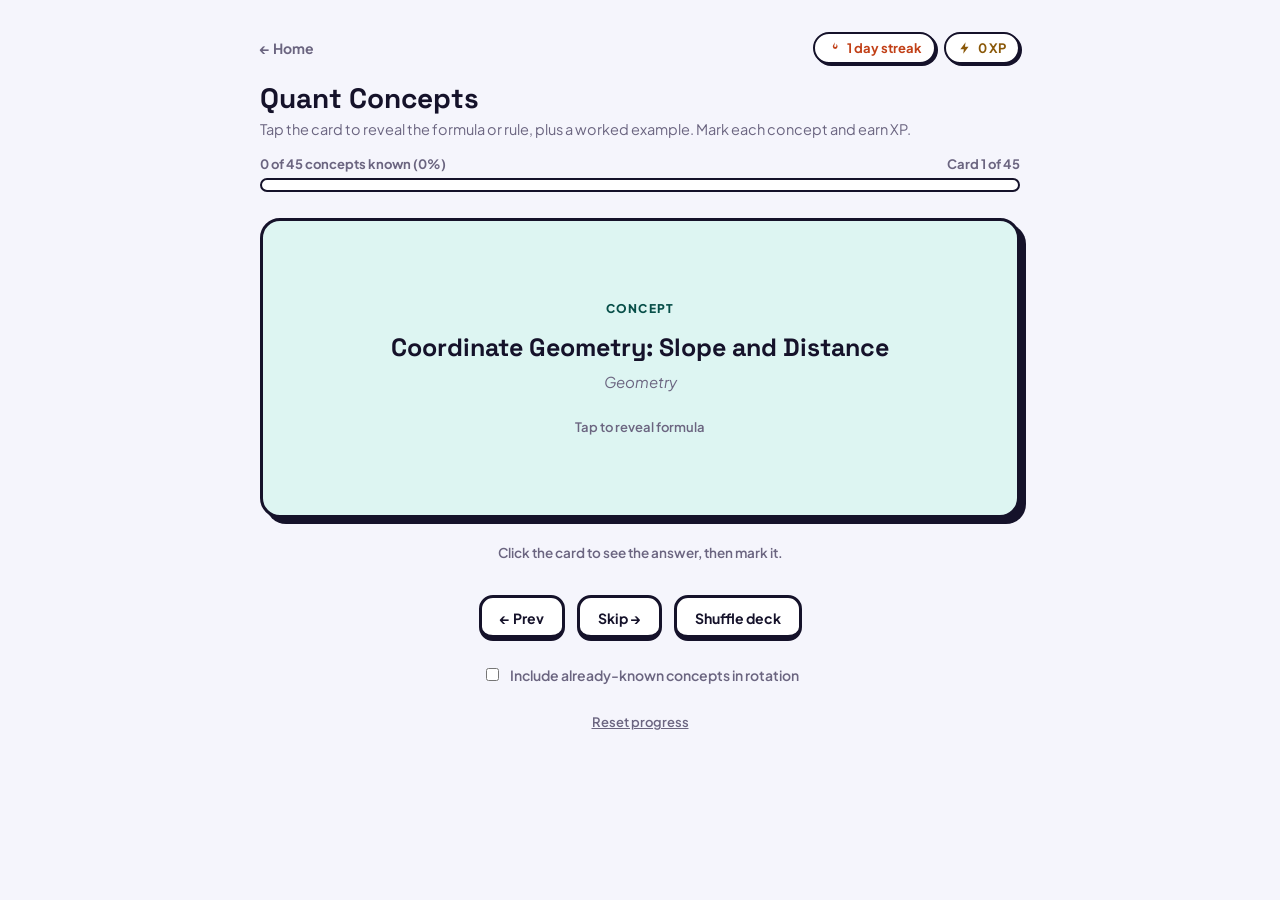
==== quant-flashcards.html @ 875e2285 "V1 upload of GRE prep" ====
<!doctype html>
<html lang="en">
<head>
<meta charset="utf-8">
<meta name="viewport" content="width=device-width, initial-scale=1">
<title>Quant Concepts — GRE Study Hub</title>
<link rel="stylesheet" href="https://fonts.googleapis.com/css2?family=Space+Grotesk:wght@500;600;700&family=Plus+Jakarta+Sans:wght@400;500;600;700;800&display=swap">
<link rel="stylesheet" href="css/style.css">
</head>
<body class="section-quant">
<div class="wrap">
<div class="inner">

<div class="topbar">
<a class="home-link" href="index.html">&larr; Home</a>
<div class="pillrow" id="gamify-header"></div>
</div>

<h1 style="font-size:28px;margin-bottom:4px;">Quant Concepts</h1>
<p style="color:var(--ink-soft);margin:0 0 18px 0;font-size:14.5px;">Tap the card to reveal the formula or rule, plus a worked example. Mark each concept and earn XP.</p>

<div style="display:flex;justify-content:space-between;align-items:center;margin-bottom:6px;">
<div id="progress-line" style="font-size:13px;color:var(--ink-soft);font-weight:700;"></div>
<div id="deck-pos" style="font-size:13px;color:var(--ink-soft);font-weight:700;"></div>
</div>
<div class="progress-track" style="margin-bottom:26px;"><div class="progress-fill" id="progress-fill" style="width:0%;"></div></div>

<div style="position:relative;">
<div class="burst hidden" id="burst">+5 XP</div>
<button class="flip-outer" id="flip-btn" aria-label="Flip card to reveal the answer">
<div class="flash-card" id="flash-card">
<div class="flip-face front-face">
<div id="front-label" style="font-size:12px;letter-spacing:.1em;text-transform:uppercase;color:var(--section-dark);margin-bottom:16px;font-weight:800;"></div>
<div id="front-main" style="font-family:'Space Grotesk',sans-serif;font-weight:700;line-height:1.2;"></div>
<div id="front-sub" style="color:var(--ink-soft);font-style:italic;margin-top:10px;font-size:15px;"></div>
<div id="tap-hint" style="margin-top:28px;font-size:13px;color:var(--ink-soft);font-weight:600;"></div>
</div>
<div class="flip-face flip-back">
<div id="back-label" style="font-size:12px;letter-spacing:.1em;text-transform:uppercase;color:var(--section-dark);margin-bottom:12px;font-weight:800;"></div>
<div id="back-main" style="font-size:18px;line-height:1.55;"></div>
<div id="back-sub" style="margin-top:18px;font-size:14.5px;color:var(--ink-soft);font-style:italic;"></div>
</div>
</div>
</button>
</div>

<div id="mark-actions" class="hidden" style="display:flex;justify-content:center;gap:14px;margin-top:26px;">
<button class="act-btn bad" id="mark-learning-btn">Still learning</button>
<button class="act-btn good" id="mark-known-btn">Got it! +5 XP</button>
</div>
<div id="mark-hint" style="margin-top:26px;font-size:13.5px;color:var(--ink-soft);text-align:center;font-weight:600;">Click the card to see the answer, then mark it.</div>

<div style="display:flex;justify-content:center;gap:12px;margin-top:34px;flex-wrap:wrap;">
<button class="ctrl-btn" id="prev-btn">&larr; Prev</button>
<button class="ctrl-btn" id="skip-btn">Skip &rarr;</button>
<button class="ctrl-btn" id="shuffle-btn">Shuffle deck</button>
</div>

<div style="display:flex;justify-content:center;align-items:center;gap:8px;margin-top:24px;">
<input type="checkbox" id="include-known-cb">
<label for="include-known-cb" id="include-known-label" style="font-size:14px;color:var(--ink-soft);font-weight:600;"></label>
</div>

<div style="text-align:center;margin-top:26px;">
<button class="reset-link" id="reset-btn">Reset progress</button>
</div>

</div>
</div>

<script src="js/data.js"></script>
<script src="js/gamify.js"></script>
<script>
  window.FLASHCARDS_CONFIG = {
    cards: QUANT_CONCEPTS.map(function (q) { return [q.topic, q.category, q.content, 'Example: ' + q.ex]; }),
    storageKey: 'gre_quant_known',
    unitPlural: 'concepts',
    frontLabel: 'Concept',
    frontMainSize: 25,
    backLabelLower: 'formula'
  };
</script>
<script src="js/flashcards.js"></script>
</body>
</html>
---- css/style.css ----
/* GRE Study Hub — shared design system */

:root{
  --bg:#F5F5FC; --surface:#FFFFFF; --ink:#15122A; --ink-soft:#6B6580; --line:#E7E4F5;
  --primary:#5B4FE9; --primary-dark:#3E33B8; --primary-soft:#ECEBFF;
  --verbal:#5B4FE9; --verbal-dark:#3E33B8; --verbal-soft:#ECEBFF;
  --quant:#0B6B62; --quant-dark:#084F49; --quant-soft:#DDF5F2;
  --good:#16A34A; --good-dark:#0E7A38; --good-soft:#DDF7E6;
  --bad:#F43F5E; --bad-dark:#BE123C; --bad-soft:#FFE3E8;
  --xp:#F5A623; --xp-dark:#8A5808; --xp-soft:#FFF3DE;
  --streak:#FB6B3A; --streak-dark:#C13F16; --streak-soft:#FFE7DD;
  --section:var(--primary); --section-dark:var(--primary-dark); --section-soft:var(--primary-soft);
}
body.section-verbal{ --section:var(--verbal); --section-dark:var(--verbal-dark); --section-soft:var(--verbal-soft); }
body.section-quant{ --section:var(--quant); --section-dark:var(--quant-dark); --section-soft:var(--quant-soft); }

*{box-sizing:border-box;}
body{margin:0;background:var(--bg);color:var(--ink);font-family:'Plus Jakarta Sans',sans-serif;}
h1,h2,h3{font-family:'Space Grotesk',sans-serif;font-weight:700;margin:0;}
a{color:var(--section-dark);}
button{font-family:inherit;cursor:pointer;}
input,label{font-family:inherit;}

.wrap{width:100%;min-height:100vh;display:flex;flex-direction:column;align-items:center;padding:32px 24px 80px;}
.inner{width:100%;max-width:760px;}
.inner-wide{width:100%;max-width:940px;}

.topbar{display:flex;justify-content:space-between;align-items:center;margin-bottom:16px;flex-wrap:wrap;gap:10px;}
.home-link{font-size:14px;color:var(--ink-soft);text-decoration:none;font-weight:700;}
.pillrow{display:flex;gap:8px;}

.pill{display:inline-flex;align-items:center;gap:6px;background:var(--surface);border:2px solid var(--ink);border-radius:999px;padding:6px 12px;font-weight:700;font-size:13px;box-shadow:2px 2px 0 var(--ink);}
.pill.big{padding:7px 14px;font-size:14px;box-shadow:3px 3px 0 var(--ink);}
.icon{display:block;}

/* Home tiles */
.tile{display:block;border-radius:20px;padding:26px;text-decoration:none;color:#fff;border:2px solid var(--ink);box-shadow:5px 5px 0 var(--ink);transition:transform .08s, box-shadow .08s;position:relative;overflow:hidden;}
.tile:hover{transform:translate(-2px,-2px);box-shadow:7px 7px 0 var(--ink);}
.tile:active{transform:translate(1px,1px);box-shadow:2px 2px 0 var(--ink);}
.tile-verbal{background:var(--verbal);}
.tile-quant{background:var(--quant);}
.tile .kicker{font-size:11.5px;letter-spacing:.1em;text-transform:uppercase;opacity:.85;margin-bottom:6px;font-weight:700;}
.tile h2{font-size:23px;margin-bottom:8px;color:#fff;}
.tile p{opacity:.92;font-size:14.5px;line-height:1.5;margin:0 0 14px 0;}
.tile .cta{font-weight:700;font-size:14px;}

.statbox{background:var(--surface);border:2px solid var(--ink);border-radius:16px;padding:16px 18px;text-align:center;box-shadow:4px 4px 0 var(--ink);}
.statbox .num{font-family:'Space Grotesk',sans-serif;font-size:26px;font-weight:700;}
.statbox .label{font-size:12.5px;color:var(--ink-soft);margin-top:4px;font-weight:600;}

.infobox{background:var(--surface);border:2px solid var(--ink);border-radius:16px;padding:20px 24px;font-size:13.5px;color:var(--ink-soft);line-height:1.6;box-shadow:4px 4px 0 var(--ink);}
.reset-link{background:none;border:none;color:var(--ink-soft);font-size:13px;text-decoration:underline;font-weight:600;}

/* Progress bar */
.progress-track{height:14px;background:var(--surface);border:2px solid var(--ink);border-radius:999px;overflow:hidden;}
.progress-track.thin{height:12px;}
.progress-fill{height:100%;background:var(--section);transition:width .3s;}

/* Flashcards */
.flip-outer{perspective:1400px;cursor:pointer;background:none;border:none;padding:0;width:100%;display:block;text-align:left;font:inherit;color:inherit;position:relative;}
.flash-card{position:relative;width:100%;height:300px;transform-style:preserve-3d;transition:transform .45s cubic-bezier(.2,.8,.3,1);}
.flash-card.flipped{transform:rotateY(180deg);}
.flip-face{position:absolute;inset:0;backface-visibility:hidden;border-radius:20px;border:3px solid var(--ink);background:var(--surface);display:flex;flex-direction:column;align-items:center;justify-content:center;text-align:center;padding:32px;box-shadow:6px 6px 0 var(--ink);overflow:auto;}
.flip-face.front-face{background:var(--section-soft);}
.flip-back{transform:rotateY(180deg);}
.burst{position:absolute;top:-14px;right:-6px;background:var(--xp);border:2px solid var(--ink);border-radius:999px;padding:3px 10px;font-size:12px;font-weight:800;color:var(--ink);animation:pop .6s ease-out;pointer-events:none;}
@keyframes pop{0%{transform:scale(.3) translateY(6px);opacity:0;}40%{transform:scale(1.15);opacity:1;}100%{transform:scale(1) translateY(-6px);opacity:0;}}
.hidden{display:none !important;}

/* Buttons */
.ctrl-btn{border:3px solid var(--ink);background:var(--surface);color:var(--ink);border-radius:14px;padding:11px 18px 8px;font-size:14px;font-weight:700;border-bottom-width:6px;transition:transform .05s, border-bottom-width .05s;min-height:44px;}
.ctrl-btn:active{transform:translateY(3px);border-bottom-width:3px;}
.act-btn{border:3px solid var(--ink);border-radius:14px;padding:13px 26px 10px;font-size:15px;font-weight:800;color:#fff;border-bottom-width:6px;transition:transform .05s, border-bottom-width .05s;text-transform:uppercase;letter-spacing:.03em;}
.act-btn:active{transform:translateY(3px);border-bottom-width:3px;}
.act-btn.good{background:var(--good);border-color:var(--good-dark);}
.act-btn.bad{background:var(--bad);border-color:var(--bad-dark);}
.start-btn{border:3px solid var(--good-dark);border-radius:14px;padding:15px 28px 12px;font-size:16px;font-weight:800;color:#fff;background:var(--good);width:100%;border-bottom-width:6px;transition:transform .05s, border-bottom-width .05s;text-transform:uppercase;letter-spacing:.03em;}
.start-btn:active{transform:translateY(3px);border-bottom-width:3px;}
.start-btn.inline{width:auto;padding:11px 24px 8px;text-transform:none;letter-spacing:normal;}

/* Quiz */
.filter-btn{border:3px solid var(--ink);background:var(--surface);color:var(--ink);border-radius:14px;padding:13px 16px 10px;font-size:14px;font-weight:700;text-align:left;width:100%;border-bottom-width:6px;transition:transform .05s, border-bottom-width .05s;}
.filter-btn:active{transform:translateY(3px);border-bottom-width:3px;}
.filter-btn.active{border-color:var(--section-dark);background:var(--section-soft);color:var(--section-dark);}
.filter-count{display:block;font-weight:600;font-size:12.5px;color:var(--ink-soft);margin-top:2px;}

.choice{display:block;width:100%;text-align:left;border:3px solid var(--ink);background:var(--surface);border-radius:14px;padding:14px 16px 11px;font-size:15px;line-height:1.5;margin-bottom:10px;color:var(--ink);border-bottom-width:5px;transition:transform .05s, border-bottom-width .05s;}
.choice:active{transform:translateY(2px);border-bottom-width:3px;}
.choice.selected{border-color:var(--section-dark);background:var(--section-soft);}
.choice.correct{border-color:var(--good-dark);background:var(--good-soft);}
.choice.incorrect{border-color:var(--bad-dark);background:var(--bad-soft);}
.choice.dim{opacity:.5;}

.context-box{background:var(--surface);border:3px solid var(--ink);border-radius:16px;padding:18px 20px;margin-bottom:18px;font-size:15px;line-height:1.6;white-space:pre-line;box-shadow:5px 5px 0 var(--ink);}
.context-box .label{font-weight:800;margin-bottom:6px;color:var(--section-dark);}

.badge{display:inline-block;font-size:12px;font-weight:800;padding:4px 12px;border-radius:999px;text-transform:uppercase;letter-spacing:.03em;}
.badge-good{background:var(--good-soft);color:var(--good-dark);border:2px solid var(--good-dark);}
.badge-bad{background:var(--bad-soft);color:var(--bad-dark);border:2px solid var(--bad-dark);}

.review-card{background:var(--surface);border:3px solid var(--ink);border-radius:16px;padding:20px;margin-bottom:16px;box-shadow:5px 5px 0 var(--ink);}
.review-card .kicker{font-size:12px;letter-spacing:.06em;text-transform:uppercase;color:var(--ink-soft);font-weight:800;}
.review-card .field-label{font-size:13px;color:var(--ink-soft);font-weight:800;margin-bottom:2px;}
.review-card .field-value{font-size:14px;margin-bottom:10px;}

.stat-pill{background:var(--surface);border:2px solid var(--ink);border-radius:999px;padding:6px 14px;font-size:13px;color:var(--ink-soft);font-weight:700;box-shadow:2px 2px 0 var(--ink);display:inline-block;}
.star{display:inline-block;margin:0 3px;}
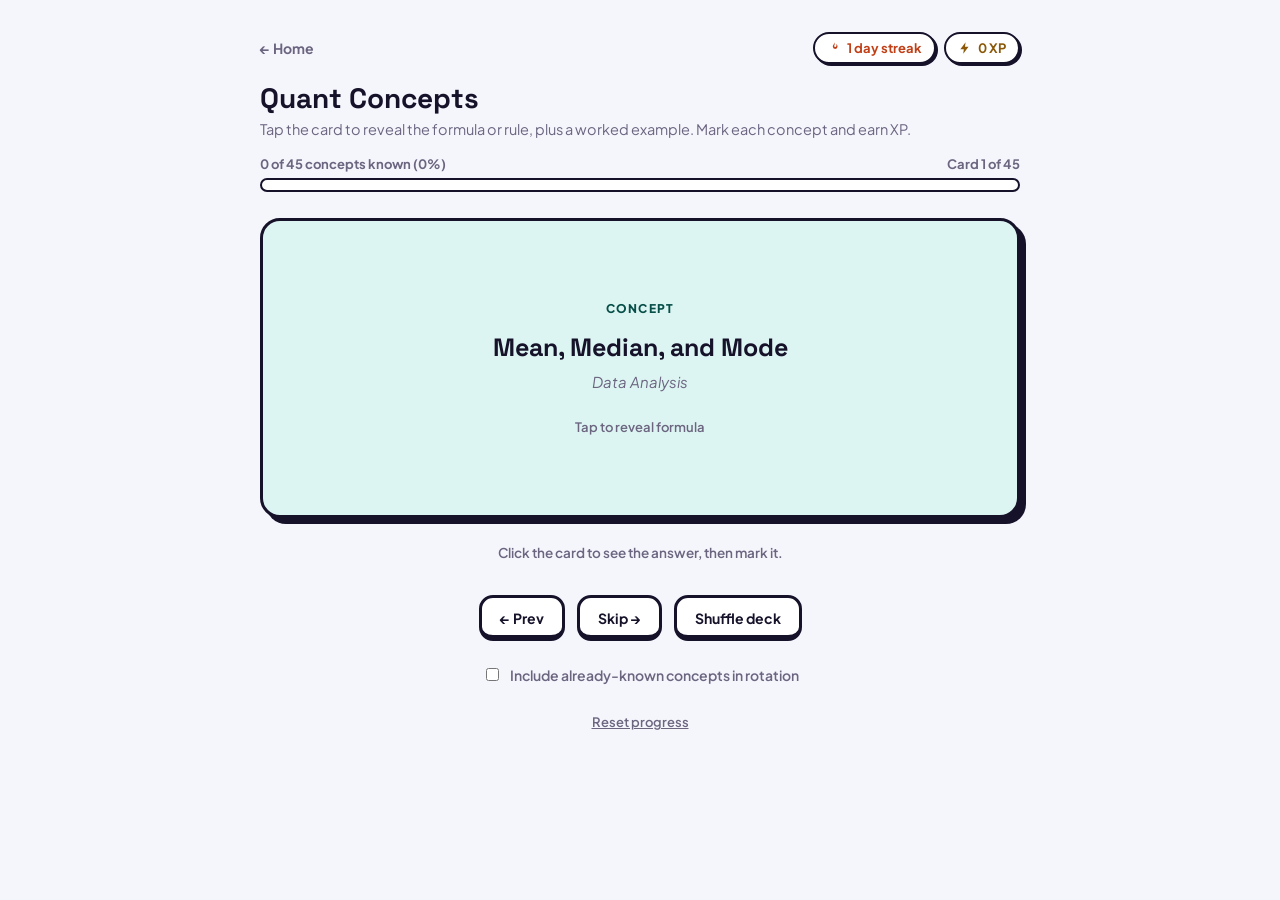
==== commit 926eacc2: "Add GitHub Actions deploy with cache-busted asset versioning Switches Pages from branch-based to Act" ====
--- a/quant-flashcards.html
+++ b/quant-flashcards.html
@@ -5,7 +5,7 @@
 <meta name="viewport" content="width=device-width, initial-scale=1">
 <title>Quant Concepts — GRE Study Hub</title>
 <link rel="stylesheet" href="https://fonts.googleapis.com/css2?family=Space+Grotesk:wght@500;600;700&family=Plus+Jakarta+Sans:wght@400;500;600;700;800&display=swap">
-<link rel="stylesheet" href="css/style.css">
+<link rel="stylesheet" href="css/style.css?v=__BUILD_ID__">
 </head>
 <body class="section-quant">
 <div class="wrap">
@@ -68,8 +68,8 @@
 </div>
 </div>
 
-<script src="js/data.js"></script>
-<script src="js/gamify.js"></script>
+<script src="js/data.js?v=__BUILD_ID__"></script>
+<script src="js/gamify.js?v=__BUILD_ID__"></script>
 <script>
   window.FLASHCARDS_CONFIG = {
     cards: QUANT_CONCEPTS.map(function (q) { return [q.topic, q.category, q.content, 'Example: ' + q.ex]; }),
@@ -80,6 +80,6 @@
     backLabelLower: 'formula'
   };
 </script>
-<script src="js/flashcards.js"></script>
+<script src="js/flashcards.js?v=__BUILD_ID__"></script>
 </body>
 </html>
--- a/css/style.css
+++ b/css/style.css
@@ -5,6 +5,7 @@
   --primary:#5B4FE9; --primary-dark:#3E33B8; --primary-soft:#ECEBFF;
   --verbal:#5B4FE9; --verbal-dark:#3E33B8; --verbal-soft:#ECEBFF;
   --quant:#0B6B62; --quant-dark:#084F49; --quant-soft:#DDF5F2;
+  --games:#B45309; --games-dark:#7C3A08; --games-soft:#FDECC8;
   --good:#16A34A; --good-dark:#0E7A38; --good-soft:#DDF7E6;
   --bad:#F43F5E; --bad-dark:#BE123C; --bad-soft:#FFE3E8;
   --xp:#F5A623; --xp-dark:#8A5808; --xp-soft:#FFF3DE;
@@ -13,6 +14,7 @@
 }
 body.section-verbal{ --section:var(--verbal); --section-dark:var(--verbal-dark); --section-soft:var(--verbal-soft); }
 body.section-quant{ --section:var(--quant); --section-dark:var(--quant-dark); --section-soft:var(--quant-soft); }
+body.section-games{ --section:var(--games); --section-dark:var(--games-dark); --section-soft:var(--games-soft); }
 
 *{box-sizing:border-box;}
 body{margin:0;background:var(--bg);color:var(--ink);font-family:'Plus Jakarta Sans',sans-serif;}
@@ -39,6 +41,7 @@
 .tile:active{transform:translate(1px,1px);box-shadow:2px 2px 0 var(--ink);}
 .tile-verbal{background:var(--verbal);}
 .tile-quant{background:var(--quant);}
+.tile-games{background:var(--games);}
 .tile .kicker{font-size:11.5px;letter-spacing:.1em;text-transform:uppercase;opacity:.85;margin-bottom:6px;font-weight:700;}
 .tile h2{font-size:23px;margin-bottom:8px;color:#fff;}
 .tile p{opacity:.92;font-size:14.5px;line-height:1.5;margin:0 0 14px 0;}
@@ -105,3 +108,31 @@
 
 .stat-pill{background:var(--surface);border:2px solid var(--ink);border-radius:999px;padding:6px 14px;font-size:13px;color:var(--ink-soft);font-weight:700;box-shadow:2px 2px 0 var(--ink);display:inline-block;}
 .star{display:inline-block;margin:0 3px;}
+
+/* Mini stat row (used on game pages) */
+.mini-stats{display:grid;grid-template-columns:repeat(3,minmax(0,1fr));gap:10px;margin-bottom:20px;}
+.mini-stat{background:var(--surface);border:2px solid var(--ink);border-radius:14px;padding:10px 8px;text-align:center;box-shadow:3px 3px 0 var(--ink);}
+.mini-stat .num{font-family:'Space Grotesk',sans-serif;font-size:20px;font-weight:700;}
+.mini-stat .label{font-size:11px;color:var(--ink-soft);font-weight:700;text-transform:uppercase;letter-spacing:.04em;margin-top:2px;}
+
+/* Matching game */
+.match-banner{background:var(--good-soft);border:3px solid var(--good-dark);border-radius:16px;padding:16px 18px;margin-bottom:18px;box-shadow:5px 5px 0 var(--ink);display:flex;justify-content:space-between;align-items:center;gap:12px;flex-wrap:wrap;}
+.match-banner .headline{font-family:'Space Grotesk',sans-serif;font-weight:700;font-size:17px;color:var(--good-dark);}
+.match-banner .sub{font-size:13px;color:var(--ink-soft);font-weight:600;}
+.match-grid{display:grid;grid-template-columns:repeat(2,minmax(0,1fr));gap:9px;}
+@media(min-width:640px){.match-grid{grid-template-columns:repeat(4,minmax(0,1fr));}}
+.match-tile{border:3px solid var(--ink);background:var(--surface);border-radius:14px;padding:12px 10px 9px;min-height:92px;display:flex;align-items:center;justify-content:center;text-align:center;border-bottom-width:6px;transition:transform .05s, border-bottom-width .05s, opacity .25s, background .15s;}
+.match-tile:not(.matched):active{transform:translateY(2px);border-bottom-width:3px;}
+.match-tile.word{background:var(--section-soft);color:var(--section-dark);font-family:'Space Grotesk',sans-serif;font-size:16px;font-weight:700;}
+.match-tile.def{font-weight:600;font-size:12.5px;line-height:1.35;color:var(--ink);}
+.match-tile.selected{border-color:var(--xp-dark);box-shadow:inset 0 0 0 3px var(--xp);}
+.match-tile.matched{background:var(--good-soft);border-color:var(--good-dark);opacity:.45;}
+.match-tile.wrong{background:var(--bad-soft);border-color:var(--bad-dark);}
+
+/* Speed round */
+.speed-timer-track{height:16px;background:var(--surface);border:2px solid var(--ink);border-radius:999px;overflow:hidden;margin-bottom:22px;}
+.speed-timer-fill{height:100%;background:var(--streak);transition:width .9s linear;}
+.speed-word-card{background:var(--section-soft);border:3px solid var(--ink);border-radius:20px;padding:30px 24px;text-align:center;margin-bottom:20px;box-shadow:6px 6px 0 var(--ink);}
+.speed-word{font-family:'Space Grotesk',sans-serif;font-size:32px;font-weight:700;color:var(--section-dark);}
+.speed-sub{font-size:13px;color:var(--ink-soft);margin-top:6px;font-weight:600;}
+.choice.locked{pointer-events:none;}
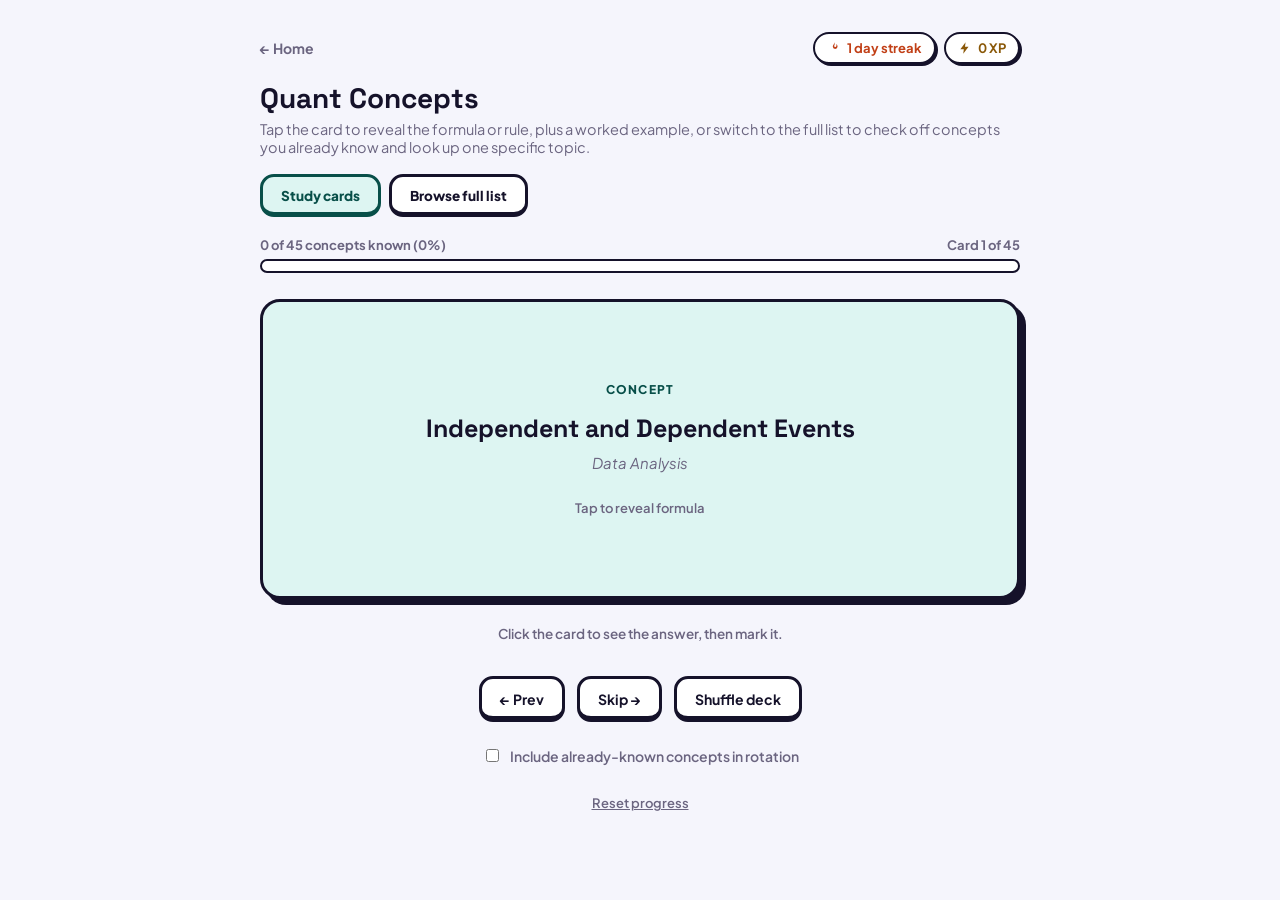
==== commit d349d42f: "V4: quiz attempt history, two more Hard sets (5 & 6), flashcard full-list browse mode - Verbal and Q" ====
--- a/quant-flashcards.html
+++ b/quant-flashcards.html
@@ -17,7 +17,14 @@
 </div>
 
 <h1 style="font-size:28px;margin-bottom:4px;">Quant Concepts</h1>
-<p style="color:var(--ink-soft);margin:0 0 18px 0;font-size:14.5px;">Tap the card to reveal the formula or rule, plus a worked example. Mark each concept and earn XP.</p>
+<p style="color:var(--ink-soft);margin:0 0 18px 0;font-size:14.5px;">Tap the card to reveal the formula or rule, plus a worked example, or switch to the full list to check off concepts you already know and look up one specific topic.</p>
+
+<div class="view-toggle">
+<button class="view-toggle-btn active" id="view-card-btn" type="button">Study cards</button>
+<button class="view-toggle-btn" id="view-list-btn" type="button">Browse full list</button>
+</div>
+
+<div id="card-view">
 
 <div style="display:flex;justify-content:space-between;align-items:center;margin-bottom:6px;">
 <div id="progress-line" style="font-size:13px;color:var(--ink-soft);font-weight:700;"></div>
@@ -61,6 +68,20 @@
 <label for="include-known-cb" id="include-known-label" style="font-size:14px;color:var(--ink-soft);font-weight:600;"></label>
 </div>
 
+</div>
+
+<div id="list-view" class="hidden">
+
+<div style="display:flex;gap:10px;align-items:center;margin-bottom:14px;flex-wrap:wrap;">
+<input type="text" id="list-search" class="list-search-input" placeholder="Search…">
+<span id="list-count" style="font-size:13px;color:var(--ink-soft);font-weight:700;white-space:nowrap;"></span>
+</div>
+
+<div id="word-list"></div>
+<div id="word-list-empty" class="hidden">No matches.</div>
+
+</div>
+
 <div style="text-align:center;margin-top:26px;">
 <button class="reset-link" id="reset-btn">Reset progress</button>
 </div>
--- a/css/style.css
+++ b/css/style.css
@@ -85,6 +85,7 @@
 .filter-btn{border:3px solid var(--ink);background:var(--surface);color:var(--ink);border-radius:14px;padding:13px 16px 10px;font-size:14px;font-weight:700;text-align:left;width:100%;border-bottom-width:6px;transition:transform .05s, border-bottom-width .05s;}
 .filter-btn:active{transform:translateY(3px);border-bottom-width:3px;}
 .filter-btn.active{border-color:var(--section-dark);background:var(--section-soft);color:var(--section-dark);}
+.filter-btn.set-btn-hard.active{border-color:var(--bad-dark);background:var(--bad-soft);color:var(--bad-dark);}
 .filter-count{display:block;font-weight:600;font-size:12.5px;color:var(--ink-soft);margin-top:2px;}
 
 .choice{display:block;width:100%;text-align:left;border:3px solid var(--ink);background:var(--surface);border-radius:14px;padding:14px 16px 11px;font-size:15px;line-height:1.5;margin-bottom:10px;color:var(--ink);border-bottom-width:5px;transition:transform .05s, border-bottom-width .05s;}
@@ -108,6 +109,36 @@
 
 .stat-pill{background:var(--surface);border:2px solid var(--ink);border-radius:999px;padding:6px 14px;font-size:13px;color:var(--ink-soft);font-weight:700;box-shadow:2px 2px 0 var(--ink);display:inline-block;}
 .star{display:inline-block;margin:0 3px;}
+
+/* Quiz attempt history (setup screen) */
+.history-card{background:var(--surface);border:2px solid var(--ink);border-radius:14px;padding:12px 16px;margin-bottom:10px;box-shadow:3px 3px 0 var(--ink);display:flex;justify-content:space-between;align-items:center;gap:12px;}
+.history-meta{font-size:12px;color:var(--ink-soft);font-weight:700;text-transform:uppercase;letter-spacing:.03em;margin-bottom:3px;}
+.history-score{font-size:16px;font-weight:800;}
+.history-pct{font-size:13px;color:var(--ink-soft);font-weight:600;}
+.history-review-btn{padding:8px 16px 6px;font-size:13px;flex-shrink:0;}
+#history-empty{font-size:14px;color:var(--ink-soft);font-weight:600;}
+
+/* Flashcard view toggle + full-list browse mode */
+.view-toggle{display:flex;gap:8px;margin-bottom:20px;}
+.view-toggle-btn{border:3px solid var(--ink);background:var(--surface);color:var(--ink);border-radius:14px;padding:10px 18px 8px;font-size:13.5px;font-weight:800;border-bottom-width:5px;transition:transform .05s, border-bottom-width .05s;cursor:pointer;}
+.view-toggle-btn:active{transform:translateY(2px);border-bottom-width:3px;}
+.view-toggle-btn.active{border-color:var(--section-dark);background:var(--section-soft);color:var(--section-dark);}
+
+.list-search-input{flex:1;min-width:160px;padding:11px 14px;border:2px solid var(--ink);border-radius:12px;font-size:14px;font-family:inherit;color:var(--ink);background:var(--surface);}
+.list-search-input:focus{outline:none;border-color:var(--section-dark);}
+
+.word-row{background:var(--surface);border:2px solid var(--ink);border-radius:12px;padding:11px 14px;margin-bottom:8px;box-shadow:2px 2px 0 var(--ink);}
+.word-row.known{border-color:var(--good-dark);}
+.word-row-top{display:flex;align-items:center;gap:12px;cursor:pointer;}
+.word-check{display:flex;align-items:center;flex-shrink:0;}
+.word-check input{width:18px;height:18px;cursor:pointer;accent-color:var(--good-dark);}
+.word-row-main{flex:1;display:flex;flex-direction:column;min-width:0;}
+.word-row-title{font-weight:800;font-size:15px;}
+.word-row-sub{font-size:12.5px;color:var(--ink-soft);font-style:italic;margin-top:1px;}
+.word-row-caret{font-size:11px;color:var(--ink-soft);flex-shrink:0;}
+.word-row-detail{margin-top:10px;padding-top:10px;border-top:2px dashed var(--ink);font-size:14px;line-height:1.55;}
+.word-row-example{margin-top:8px;font-size:13.5px;color:var(--ink-soft);font-style:italic;}
+#word-list-empty{font-size:14px;color:var(--ink-soft);font-weight:600;text-align:center;padding:24px 0;}
 
 /* Mini stat row (used on game pages) */
 .mini-stats{display:grid;grid-template-columns:repeat(3,minmax(0,1fr));gap:10px;margin-bottom:20px;}
